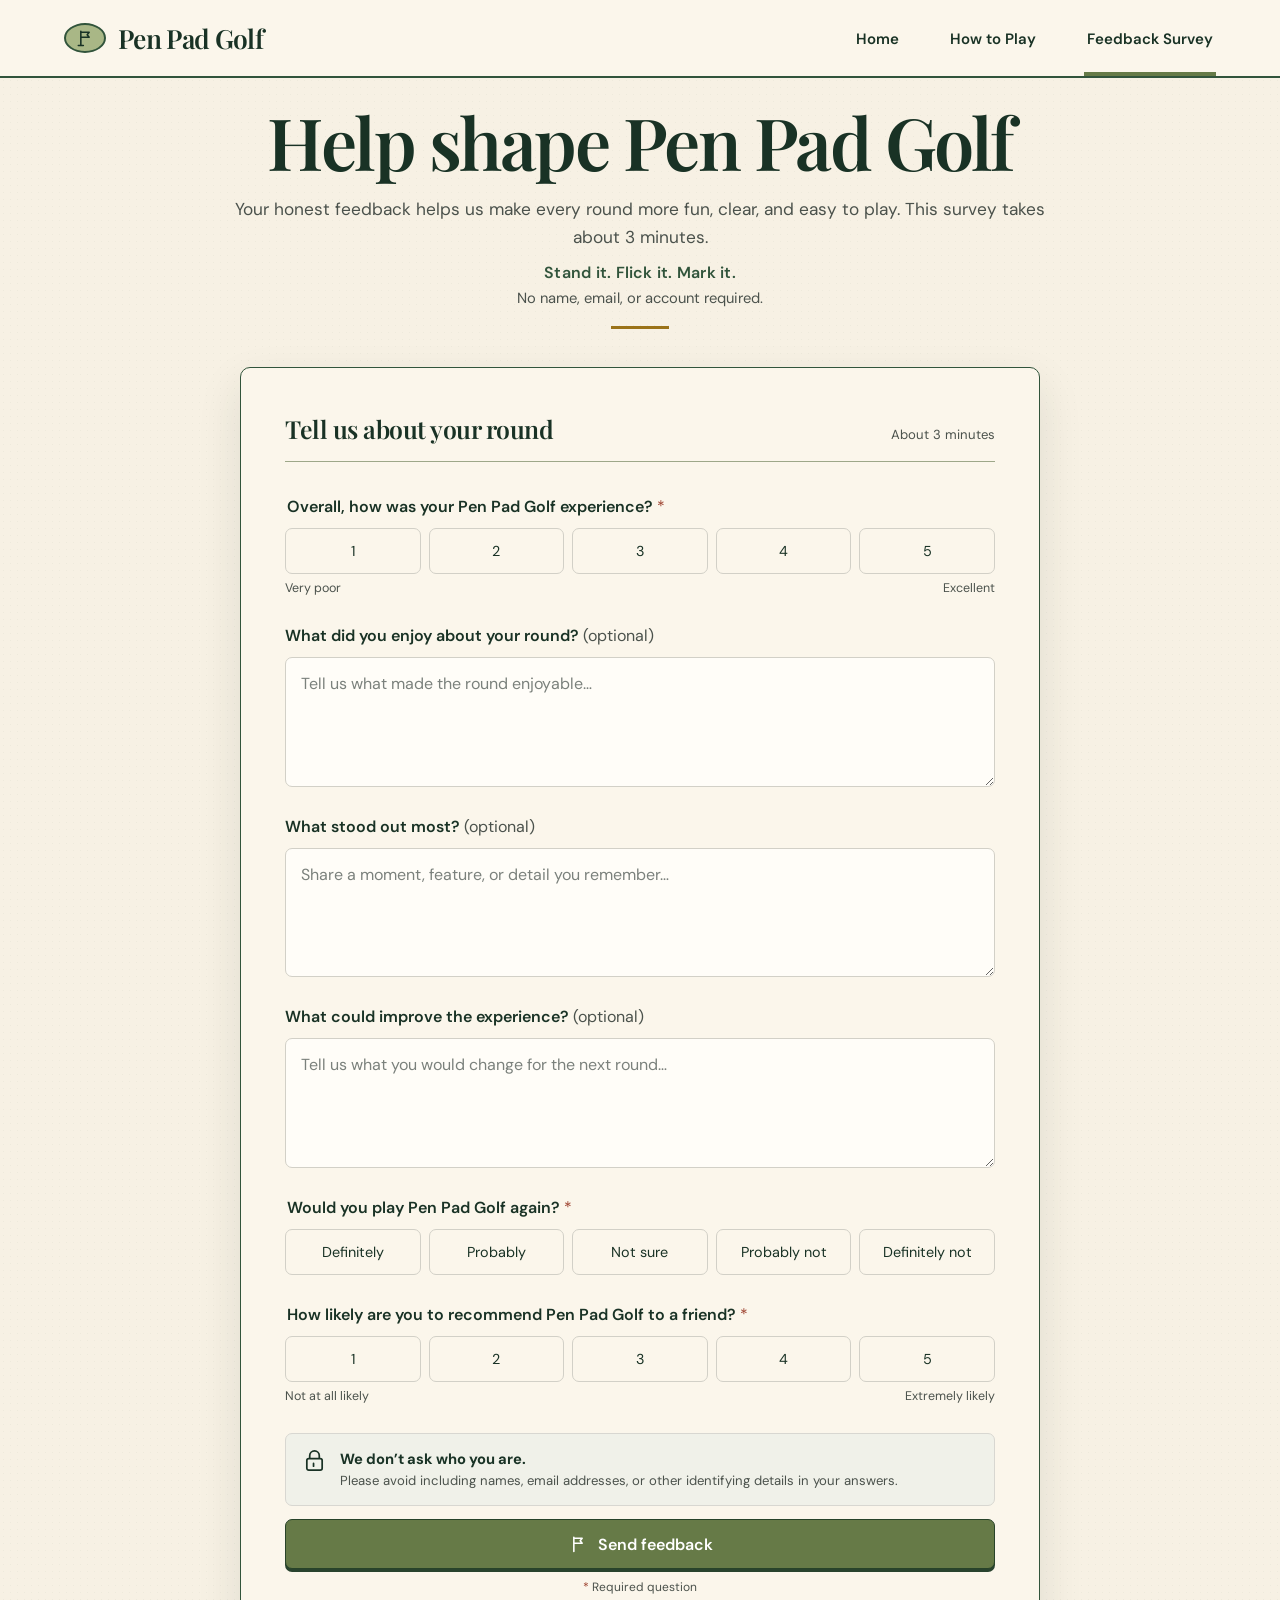
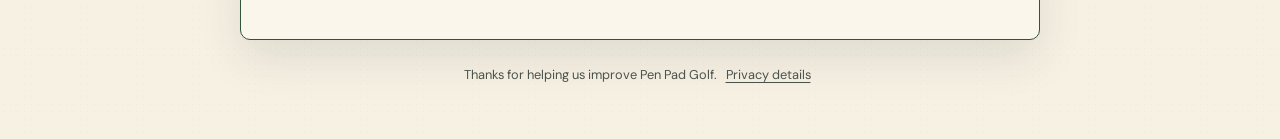
==== survey.html @ 48ad3ffb "Add Pen Pad Golf landing page and survey navigation" ====
<!doctype html>
<html lang="en">
  <head>
    <meta charset="UTF-8" />
    <meta name="viewport" content="width=device-width, initial-scale=1.0" />
    <meta name="description" content="Share anonymous feedback about your Pen Pad Golf experience in about three minutes." />
    <title>Feedback Survey — Pen Pad Golf</title>
    <link rel="preconnect" href="https://fonts.googleapis.com" />
    <link rel="preconnect" href="https://fonts.gstatic.com" crossorigin />
    <link href="https://fonts.googleapis.com/css2?family=DM+Sans:wght@400;500;600;700&family=Playfair+Display:wght@500;600&display=swap" rel="stylesheet" />
    <link rel="stylesheet" href="styles.css" />
    <script src="script.js" defer></script>
  </head>
  <body>
    <header class="site-header">
      <div class="header-inner">
      <a class="wordmark" href="index.html" aria-label="Pen Pad Golf home">
        <span class="brand-mark" aria-hidden="true">
          <svg viewBox="0 0 24 24"><path d="M7 21V4m0 1h10l-2.4 3L17 11H7M4 21h6" /></svg>
        </span>
        <span>Pen Pad Golf</span>
      </a>
      <nav class="site-nav" aria-label="Main navigation">
        <a href="index.html">Home</a>
        <a href="index.html#how-to-play">How to Play</a>
        <a class="active" aria-current="page" href="survey.html">Feedback Survey</a>
      </nav>
      </div>
    </header>

    <main id="top">
      <section class="intro" aria-labelledby="page-title">
        <h1 id="page-title">Help shape Pen Pad Golf</h1>
        <p>Your honest feedback helps us make every round more fun, clear, and easy to play. This survey takes about 3 minutes.</p>
        <p class="brand-line">Stand it. Flick it. Mark it.</p>
        <p class="privacy-summary">No name, email, or account required.</p>
        <span class="accent-line" aria-hidden="true"></span>
      </section>

      <section class="survey-shell" aria-label="Anonymous feedback survey">
        <form id="feedback-form" action="https://formspree.io/f/YOUR_FORM_ID" method="POST" novalidate>
          <div class="form-heading">
            <h2>Tell us about your round</h2>
            <span>About 3 minutes</span>
          </div>

          <fieldset class="question rating-question">
            <legend>Overall, how was your Pen Pad Golf experience? <span aria-hidden="true">*</span></legend>
            <div class="rating-grid">
              <label><input type="radio" name="overall_experience" value="1 - Very poor" required /><span>1</span></label>
              <label><input type="radio" name="overall_experience" value="2" /><span>2</span></label>
              <label><input type="radio" name="overall_experience" value="3" /><span>3</span></label>
              <label><input type="radio" name="overall_experience" value="4" /><span>4</span></label>
              <label><input type="radio" name="overall_experience" value="5 - Excellent" /><span>5</span></label>
            </div>
            <div class="rating-scale" aria-hidden="true"><span>Very poor</span><span>Excellent</span></div>
          </fieldset>

          <div class="question">
            <label for="playthrough">What did you enjoy about your round? <span>(optional)</span></label>
            <textarea id="playthrough" name="playthrough_experience" rows="4" maxlength="2000" placeholder="Tell us what made the round enjoyable…"></textarea>
          </div>

          <div class="question">
            <label for="stood-out">What stood out most? <span>(optional)</span></label>
            <textarea id="stood-out" name="stood_out" rows="4" maxlength="2000" placeholder="Share a moment, feature, or detail you remember…"></textarea>
          </div>

          <div class="question">
            <label for="improvements">What could improve the experience? <span>(optional)</span></label>
            <textarea id="improvements" name="improvements" rows="4" maxlength="2000" placeholder="Tell us what you would change for the next round…"></textarea>
          </div>

          <fieldset class="question use-again-question">
            <legend>Would you play Pen Pad Golf again? <span aria-hidden="true">*</span></legend>
            <div class="choice-grid">
              <label><input type="radio" name="use_again" value="Definitely" required /><span>Definitely</span></label>
              <label><input type="radio" name="use_again" value="Probably" /><span>Probably</span></label>
              <label><input type="radio" name="use_again" value="Not sure" /><span>Not sure</span></label>
              <label><input type="radio" name="use_again" value="Probably not" /><span>Probably not</span></label>
              <label><input type="radio" name="use_again" value="Definitely not" /><span>Definitely not</span></label>
            </div>
          </fieldset>

          <fieldset class="question recommendation-question">
            <legend>How likely are you to recommend Pen Pad Golf to a friend? <span aria-hidden="true">*</span></legend>
            <div class="recommendation-grid">
              <label><input type="radio" name="recommendation" value="1 - Not at all likely" required /><span>1</span></label>
              <label><input type="radio" name="recommendation" value="2" /><span>2</span></label>
              <label><input type="radio" name="recommendation" value="3" /><span>3</span></label>
              <label><input type="radio" name="recommendation" value="4" /><span>4</span></label>
              <label><input type="radio" name="recommendation" value="5 - Extremely likely" /><span>5</span></label>
            </div>
            <div class="rating-scale" aria-hidden="true"><span>Not at all likely</span><span>Extremely likely</span></div>
          </fieldset>

          <input type="text" name="_gotcha" class="honeypot" tabindex="-1" autocomplete="off" aria-hidden="true" />
          <input type="hidden" name="survey_version" value="trial-1" />
          <input type="hidden" name="_subject" value="New Pen Pad Golf player feedback" />

          <div id="form-error" class="form-error" role="alert" hidden></div>

          <div class="privacy-note">
            <svg viewBox="0 0 24 24" aria-hidden="true"><path d="M7 10V7a5 5 0 0 1 10 0v3m-11 0h12a2 2 0 0 1 2 2v8a2 2 0 0 1-2 2H6a2 2 0 0 1-2-2v-8a2 2 0 0 1 2-2Zm5 5v3" /></svg>
            <div><strong>We don’t ask who you are.</strong><p>Please avoid including names, email addresses, or other identifying details in your answers.</p></div>
          </div>

          <button class="submit-button" type="submit">
            <svg viewBox="0 0 24 24" aria-hidden="true"><path d="M7 21V4m0 1h10l-2.4 3L17 11H7" /></svg>
            <span>Send feedback</span>
          </button>
          <p class="required-note"><span aria-hidden="true">*</span> Required question</p>
        </form>

        <div id="success-state" class="success-state" tabindex="-1" hidden>
          <div class="success-icon" aria-hidden="true">
            <svg viewBox="0 0 24 24"><path d="m5 12 4 4L19 6" /></svg>
          </div>
          <h2>Thanks for playing — your feedback was sent.</h2>
          <p>Your input helps us make Pen Pad Golf better for every player.</p>
          <button id="submit-another" class="secondary-button" type="button">Submit another response</button>
        </div>
      </section>
    </main>

    <footer>
      <p>Thanks for helping us improve Pen Pad Golf.</p>
      <button id="privacy-details" class="text-button" type="button" aria-expanded="false" aria-controls="privacy-copy">Privacy details</button>
      <p id="privacy-copy" class="privacy-copy" hidden>This survey does not request your identity. GitHub Pages and the form-delivery provider may process routine technical data needed to serve the page and prevent abuse.</p>
    </footer>
  </body>
</html>
---- styles.css ----
:root {
  --ink: #193225;
  --muted: #4b524c;
  --accent: #667a47;
  --accent-dark: #31543b;
  --gold: #9b7319;
  --rust: #9c3f2c;
  --line: #9da789;
  --line-soft: #d2d0c7;
  --wash: #f0f1e9;
  --paper: #f7f1e4;
  --surface: #fbf6eb;
  --danger: #8b3f34;
  --radius: 10px;
  --shadow: 0 18px 45px rgba(29, 47, 35, 0.11);
}

* { box-sizing: border-box; }

html { scroll-behavior: smooth; }

body {
  margin: 0;
  min-width: 320px;
  color: var(--ink);
  background-color: var(--paper);
  background-image: radial-gradient(rgba(49, 84, 59, 0.045) 0.7px, transparent 0.8px);
  background-size: 7px 7px;
  font-family: "DM Sans", system-ui, sans-serif;
  -webkit-font-smoothing: antialiased;
}

button, textarea, input { font: inherit; }

.site-header {
  border-bottom: 2px solid var(--accent-dark);
  background: #fbf6eb;
}

.header-inner { max-width: 1440px; min-height: 76px; margin: 0 auto; padding: 0 clamp(24px, 5vw, 70px); display: flex; align-items: center; justify-content: space-between; gap: 24px; }
.site-nav { display: flex; align-items: stretch; align-self: stretch; gap: clamp(24px, 3.5vw, 52px); }
.site-nav a { display: flex; align-items: center; padding: 5px 3px 0; border-bottom: 4px solid transparent; color: var(--ink); text-decoration: none; white-space: nowrap; font-size: 15px; font-weight: 600; }
.site-nav a:hover { color: var(--accent); }
.site-nav a.active { border-bottom-color: var(--accent); }
.site-nav a:focus-visible, .wordmark:focus-visible { outline: 3px solid var(--gold); outline-offset: 4px; }

.wordmark {
  display: inline-flex;
  align-items: center;
  gap: 12px;
  color: var(--ink);
  font-family: "Playfair Display", Georgia, serif;
  font-size: 1.65rem;
  font-weight: 600;
  letter-spacing: -0.025em;
  text-decoration: none;
}

.brand-mark {
  display: grid;
  width: 42px;
  height: 30px;
  place-items: center;
  color: var(--ink);
  background: #a9b786;
  border: 2px solid var(--accent-dark);
  border-radius: 50%;
}

.brand-mark svg { width: 20px; height: 20px; fill: none; stroke: currentColor; stroke-width: 1.9; stroke-linecap: round; stroke-linejoin: round; }

main { padding: 18px 24px 0; }

.intro {
  max-width: 850px;
  margin: 10px auto 38px;
  text-align: center;
}

h1, .success-state h2 {
  margin: 0;
  font-family: "Playfair Display", Georgia, serif;
  font-weight: 600;
  letter-spacing: -0.035em;
}

h1 { font-size: clamp(2.65rem, 6vw, 4.5rem); line-height: 0.98; }

.intro > p:first-of-type {
  margin: 18px auto 0;
  color: var(--muted);
  font-size: 1.08rem;
  line-height: 1.65;
}

.brand-line { margin: 10px 0 0; color: var(--accent-dark); font-weight: 600; letter-spacing: 0.015em; }
.privacy-summary { margin: 5px 0 0; color: var(--muted); font-size: 0.92rem; }

.accent-line { display: block; width: 58px; height: 3px; margin: 18px auto 0; background: var(--gold); }

.survey-shell { max-width: 800px; margin: 0 auto; }

#feedback-form, .success-state {
  padding: clamp(24px, 5vw, 44px);
  background: var(--surface);
  border: 1px solid var(--accent-dark);
  border-radius: var(--radius);
  box-shadow: var(--shadow);
}

.form-heading { display: flex; align-items: baseline; justify-content: space-between; gap: 20px; margin-bottom: 34px; padding-bottom: 16px; border-bottom: 1px solid var(--line); }
.form-heading h2 { margin: 0; font-family: "Playfair Display", Georgia, serif; font-size: 1.55rem; font-weight: 600; letter-spacing: -0.02em; }
.form-heading span { color: var(--muted); font-size: 0.82rem; }

.question { margin: 0 0 29px; padding: 0; border: 0; }
.question > label, .question > legend { display: block; margin-bottom: 10px; color: var(--ink); font-weight: 600; line-height: 1.4; }
.question > label span, .question > legend span { color: var(--muted); font-weight: 400; }
.question > legend span[aria-hidden="true"] { color: var(--rust); }

textarea {
  display: block;
  width: 100%;
  min-height: 112px;
  padding: 14px 15px;
  resize: vertical;
  color: var(--ink);
  background: #fffdf8;
  border: 1px solid var(--line-soft);
  border-radius: 7px;
  line-height: 1.55;
  transition: border-color 160ms ease, box-shadow 160ms ease;
}

textarea::placeholder { color: #7b817c; }
textarea:hover { border-color: var(--line); }

textarea:focus-visible, button:focus-visible, input:focus-visible + span, .text-button:focus-visible {
  outline: none;
  border-color: var(--gold);
  box-shadow: 0 0 0 4px rgba(155, 115, 25, 0.15);
}

.rating-grid, .choice-grid, .recommendation-grid { display: grid; gap: 8px; }
.rating-grid { grid-template-columns: repeat(5, 1fr); }
.choice-grid { grid-template-columns: repeat(5, 1fr); }
.recommendation-grid { grid-template-columns: repeat(5, 1fr); }
.rating-grid label, .choice-grid label, .recommendation-grid label { cursor: pointer; }
.rating-grid input, .choice-grid input, .recommendation-grid input { position: absolute; opacity: 0; pointer-events: none; }

.rating-grid span, .choice-grid span, .recommendation-grid span {
  display: flex;
  min-height: 46px;
  align-items: center;
  justify-content: center;
  padding: 8px;
  border: 1px solid var(--line-soft);
  border-radius: 7px;
  color: var(--ink);
  font-size: 0.9rem;
  text-align: center;
  transition: color 160ms ease, background 160ms ease, border-color 160ms ease, transform 160ms ease;
}

.rating-grid label:hover span, .choice-grid label:hover span, .recommendation-grid label:hover span { border-color: var(--accent-dark); transform: translateY(-1px); }
.rating-grid input:checked + span, .choice-grid input:checked + span, .recommendation-grid input:checked + span { color: #fff; background: var(--accent); border-color: var(--accent); }
.rating-scale { display: flex; justify-content: space-between; margin-top: 6px; color: var(--muted); font-size: 0.78rem; }

.privacy-note { display: flex; gap: 14px; margin: 4px 0 13px; padding: 15px 17px; background: var(--wash); border: 1px solid #d8d7d1; border-radius: 7px; }
.privacy-note svg { width: 23px; height: 23px; flex: 0 0 auto; fill: none; stroke: currentColor; stroke-width: 1.8; stroke-linecap: round; stroke-linejoin: round; }
.privacy-note strong { display: block; font-size: 0.92rem; }
.privacy-note p { margin: 2px 0 0; color: var(--muted); font-size: 0.82rem; line-height: 1.45; }

.submit-button, .secondary-button {
  width: 100%;
  min-height: 50px;
  padding: 12px 20px;
  border-radius: 7px;
  font-weight: 600;
  cursor: pointer;
  transition: background 160ms ease, transform 160ms ease, opacity 160ms ease;
}

.submit-button { display: flex; align-items: center; justify-content: center; gap: 10px; color: #fff; background: var(--accent); border: 1px solid #284329; box-shadow: 0 3px 0 #29432e; }
.submit-button svg { width: 20px; height: 20px; fill: none; stroke: currentColor; stroke-width: 1.9; stroke-linecap: round; stroke-linejoin: round; }
.submit-button:hover { background: #58703d; transform: translateY(-1px); }
.submit-button:disabled { cursor: wait; opacity: 0.65; transform: none; }
.secondary-button { margin-top: 28px; color: var(--accent-dark); background: #fffdf8; border: 1px solid var(--line); }
.secondary-button:hover { background: var(--wash); }

.required-note { margin: 10px 0 0; color: var(--muted); font-size: 0.75rem; text-align: center; }
.required-note span { color: var(--rust); }
.form-error { margin: 0 0 15px; padding: 12px 14px; color: var(--danger); background: #f8ece7; border: 1px solid #d7aaa0; border-radius: 7px; font-size: 0.9rem; }
.honeypot { position: absolute !important; left: -10000px !important; }

.success-state { padding-block: clamp(60px, 10vw, 90px); text-align: center; }
.success-icon { display: grid; width: 66px; height: 66px; margin: 0 auto 24px; place-items: center; color: #fff; background: var(--accent); border: 1px solid #29442f; border-radius: 50%; }
.success-icon svg { width: 34px; height: 34px; fill: none; stroke: currentColor; stroke-width: 2.5; stroke-linecap: round; stroke-linejoin: round; }
.success-state h2 { max-width: 520px; margin: 0 auto; font-size: clamp(2rem, 5vw, 3.2rem); line-height: 1.05; }
.success-state p { max-width: 460px; margin: 16px auto 0; color: var(--muted); line-height: 1.6; }
.success-state .secondary-button { max-width: 360px; }

footer { max-width: 800px; margin: 20px auto 50px; padding: 0 24px; color: var(--muted); font-size: 0.8rem; text-align: center; }
footer > p:first-child { display: inline; }
.text-button { padding: 6px; color: var(--muted); background: none; border: 0; text-decoration: underline; text-underline-offset: 3px; cursor: pointer; }
.privacy-copy { max-width: 650px; margin: 10px auto 0; line-height: 1.55; }

[hidden] { display: none !important; }

@media (max-width: 720px) {
  .header-inner { min-height: 0; padding: 15px 18px 0; flex-direction: column; align-items: flex-start; gap: 9px; }
  .site-nav { width: 100%; gap: 0; justify-content: space-between; }
  .site-nav a { padding: 10px 1px 9px; border-bottom-width: 3px; font-size: 13px; }
  main { padding: 10px 14px 0; }
  .intro { margin-bottom: 28px; }
  h1 { font-size: clamp(2.55rem, 13vw, 3.65rem); }
  .intro > p:first-of-type { font-size: 1rem; }
  #feedback-form, .success-state { padding: 24px 18px; border-radius: 12px; }
  .form-heading { margin-bottom: 28px; }
  .choice-grid { grid-template-columns: 1fr; }
  .choice-grid span { justify-content: flex-start; min-height: 48px; padding-inline: 15px; }
  .recommendation-grid { grid-template-columns: repeat(5, 1fr); }
}

@media (prefers-reduced-motion: reduce) {
  *, *::before, *::after { scroll-behavior: auto !important; transition: none !important; }
}
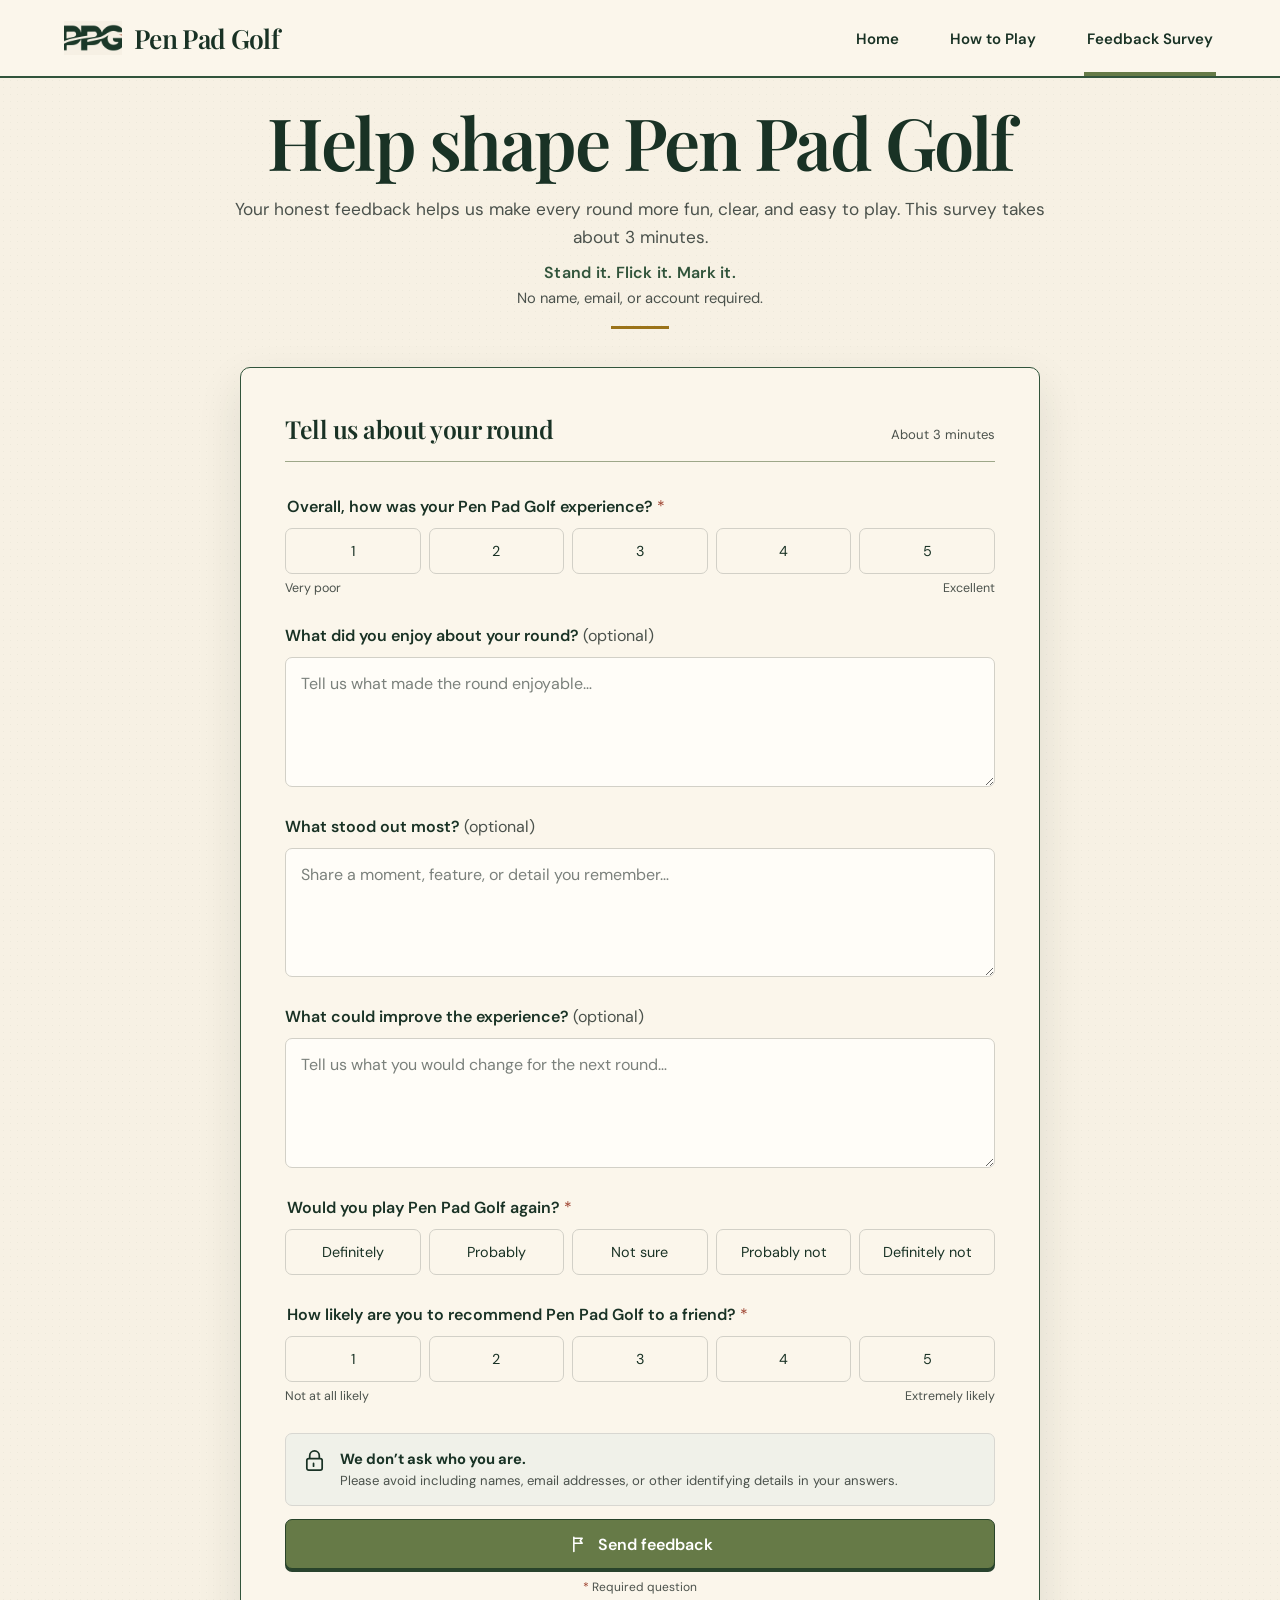
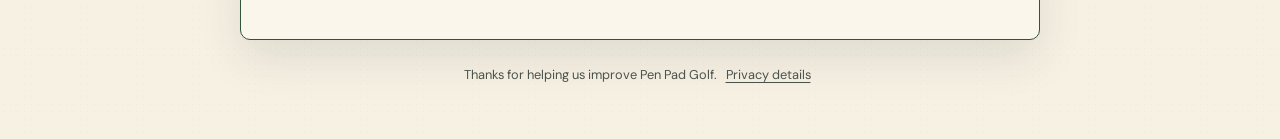
==== commit 5c3d49b8: "Add product page and current brand identity" ====
--- a/survey.html
+++ b/survey.html
@@ -3,6 +3,7 @@
   <head>
     <meta charset="UTF-8" />
     <meta name="viewport" content="width=device-width, initial-scale=1.0" />
+    <link rel="icon" type="image/png" href="assets/brand/pen-pad-golf-logo-avatar-1080.png" />
     <meta name="description" content="Share anonymous feedback about your Pen Pad Golf experience in about three minutes." />
     <title>Feedback Survey — Pen Pad Golf</title>
     <link rel="preconnect" href="https://fonts.googleapis.com" />
@@ -15,9 +16,7 @@
     <header class="site-header">
       <div class="header-inner">
       <a class="wordmark" href="index.html" aria-label="Pen Pad Golf home">
-        <span class="brand-mark" aria-hidden="true">
-          <svg viewBox="0 0 24 24"><path d="M7 21V4m0 1h10l-2.4 3L17 11H7M4 21h6" /></svg>
-        </span>
+        <span class="brand-mark" aria-hidden="true"><img src="assets/brand/pen-pad-golf-logo-mark-760x360.png" alt="" /></span>
         <span>Pen Pad Golf</span>
       </a>
       <nav class="site-nav" aria-label="Main navigation">
--- a/styles.css
+++ b/styles.css
@@ -58,16 +58,14 @@
 
 .brand-mark {
   display: grid;
-  width: 42px;
-  height: 30px;
+  width: 58px;
+  height: 34px;
   place-items: center;
-  color: var(--ink);
-  background: #a9b786;
-  border: 2px solid var(--accent-dark);
-  border-radius: 50%;
-}
-
-.brand-mark svg { width: 20px; height: 20px; fill: none; stroke: currentColor; stroke-width: 1.9; stroke-linecap: round; stroke-linejoin: round; }
+  overflow: hidden;
+  background: var(--paper);
+}
+
+.brand-mark img { width: 100%; height: 100%; display: block; object-fit: cover; }
 
 main { padding: 18px 24px 0; }
 
